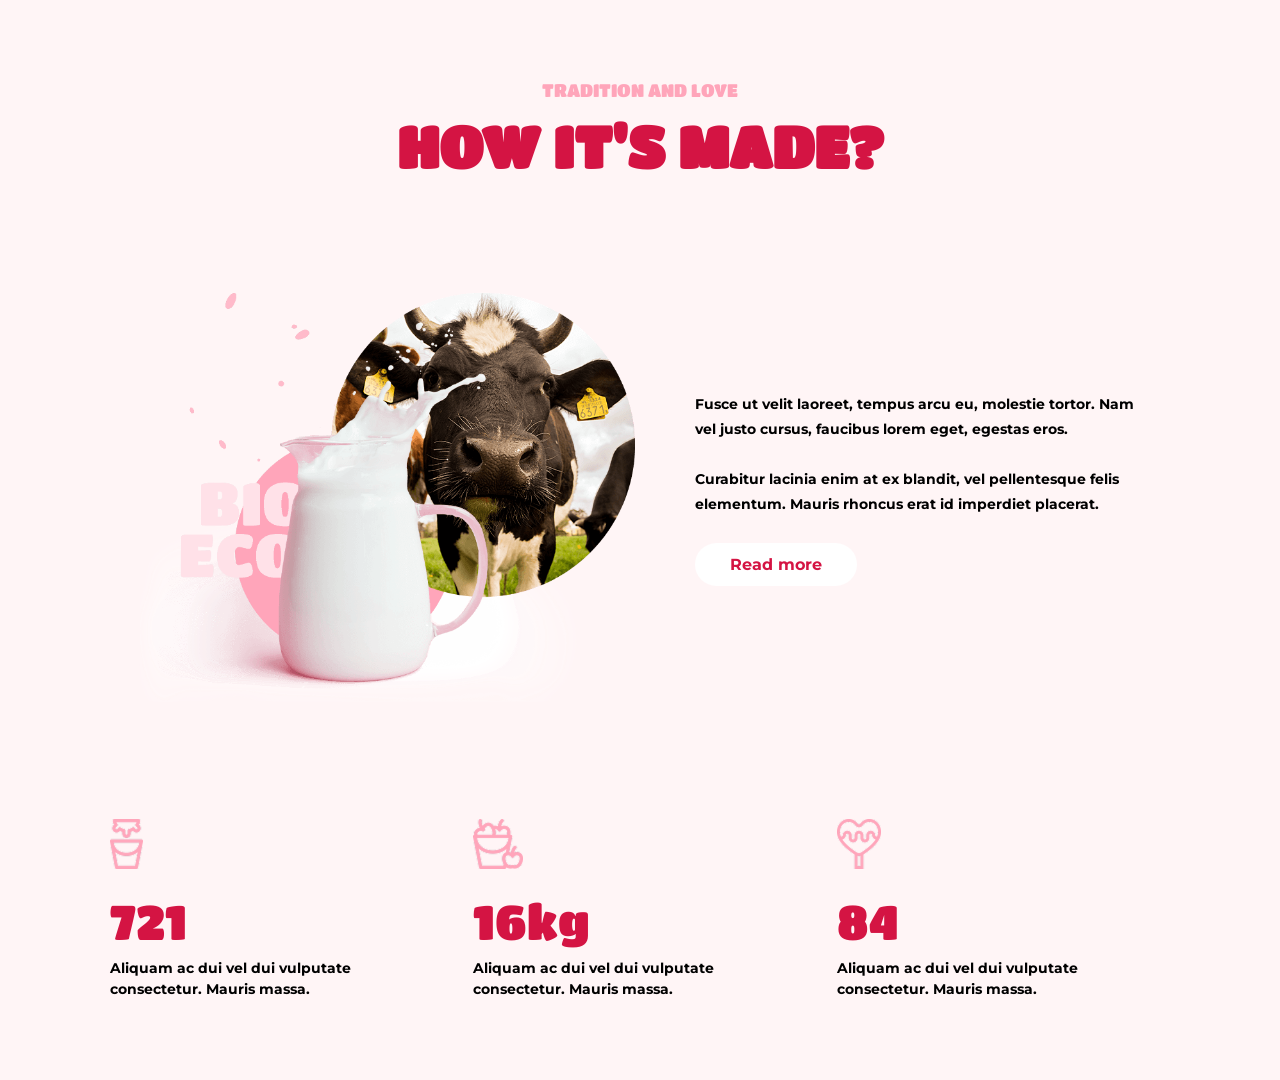
==== persons/matvi/matviy.html @ dd85ba13 "Add files via upload" ====
<!DOCTYPE html>
<html lang="ru">
<head>
  <meta charset="UTF-8">
  <meta name="viewport" content="width=device-width, initial-scale=1.0">
  <title>How It's Made</title>
  <link rel="stylesheet" href="matviy.css">
</head>
<body>

  <section class="hm">
    <div class="container"> 
      <div class="hm__top">
        <span class="hm__pre">TRADITION AND LOVE</span>
        <h2 class="hm__ttl">HOW IT'S MADE?</h2>
      </div>

      <div class="hm__main">
        <div class="hm__visual">
          <img src="./images/center-composition.png" 
               srcset="./images/center-composition@2x.png 2x" 
               alt="Product" class="hm__img">
        </div>

        <div class="hm__info">
          <div class="hm__desc">
            <p class="hm__txt">Fusce ut velit laoreet, tempus arcu eu, molestie tortor. Nam vel justo cursus, faucibus lorem eget, egestas eros.</p>
            <p class="hm__txt">Curabitur lacinia enim at ex blandit, vel pellentesque felis elementum. Mauris rhoncus erat id imperdiet placerat.</p>
          </div>
          <a href="#" class="hm__btn">Read more</a>
        </div>
      </div>

      <div class="hm__stats">
        <div class="hm__item">
          <img src="./images/icon1.png" srcset="./images/icon1@2x.png 2x" alt="" class="hm__icon">
          <span class="hm__val">721</span>
          <p class="hm__stat-txt">Aliquam ac dui vel dui vulputate consectetur. Mauris massa.</p>
        </div>
        <div class="hm__item">
          <img src="./images/icon2.png" srcset="./images/icon2@2x.png 2x" alt="" class="hm__icon">
          <span class="hm__val">16kg</span>
          <p class="hm__stat-txt">Aliquam ac dui vel dui vulputate consectetur. Mauris massa.</p>
        </div>
        <div class="hm__item">
          <img src="./images/icon3.png" srcset="./images/icon3@2x.png 2x" alt="" class="hm__icon">
          <span class="hm__val">84</span>
          <p class="hm__stat-txt">Aliquam ac dui vel dui vulputate consectetur. Mauris massa.</p>
        </div>
      </div>
    </div>
  </section>

</body>
</html>
---- persons/matvi/matviy.css ----
@import url('https://fonts.googleapis.com/css2?family=Montserrat:wght@400;700&family=Titan+One&display=swap');

* {
  margin: 0;
  padding: 0;
  box-sizing: border-box;
}

:root {
  --color-white: #ffffff;
  --color-black: #000000;
  --color-comment-bg: #fafafa;
  --color-gray: #fff5f6;
  --color-btn-hover-bg: #ecebeb;
  --color-color-lines: #e1e1e1;
  --color-dots: #d9d9d9;
  --color-text-second: #907e82;
  --color-text-primary: #000000;
  --color-primary: #d41443;
  --color-primary-hover: #d41342;
  --color-primary-accent: #c7133e;
  --color-secondary-title-color: #ffa5ba;
  --color-bg-color: #ffb8ca;
  --color-location-time-text: #fea5bb;
  --color-cafe: #f0d1a5;
  --color-food-truck: #c2e297;
}

.hm {
  background: var(--color-gray);
  padding: 80px 0;
  font-family: 'Montserrat', sans-serif;
  width: 100%;
}

.container {
  max-width: 1100px;
  margin: 0 auto;
  padding: 0 20px;
}

.hm__top {
  text-align: center;
  margin-bottom: 60px;
}

.hm__pre {
  color: var(--color-secondary-title-color);
  font-family: 'Titan One', cursive;
  font-size: 18px;
  display: block;
  margin-bottom: 15px;
}

.hm__ttl {
  color: var(--color-primary);
  font-family: 'Titan One', cursive;
  font-size: clamp(32px, 5vw, 58px);
  text-transform: uppercase;
  line-height: 1.1;
}

.hm__main {
  display: flex;
  align-items: center;
  justify-content: center;
  gap: 60px;
  margin-bottom: 80px;
}

.hm__visual {
  flex: 0 1 500px;
}

.hm__info {
  flex: 0 1 450px;
}

.hm__img {
  width: 100%;
  height: auto;
  display: block;
}

.hm__txt {
  color: var(--color-text-primary);
  font-size: 14px;
  line-height: 1.8;
  margin-bottom: 25px;
  font-weight: 700;
}

.hm__btn {
  display: inline-block;
  background: var(--color-white);
  color: var(--color-primary);
  padding: 12px 35px;
  border-radius: 25px;
  text-decoration: none;
  font-weight: 700;
  transition: 0.3s;
}

.hm__btn:hover {
  background: var(--color-primary-hover);
  color: var(--color-white);
}

.hm__stats {
  display: flex;
  justify-content: space-between;
  gap: 30px;
}

.hm__item {
  flex: 1;
}

.hm__icon {
  height: 50px;
  margin-bottom: 20px;
}

.hm__val {
  display: block;
  font-family: 'Titan One', cursive;
  font-size: 48px;
  color: var(--color-primary);
  margin-bottom: 10px;
}

.hm__stat-txt {
  font-size: 14px;
  line-height: 1.5;
  color: var(--color-text-primary);
  font-weight: 700;
}

@media (max-width: 1024px) {
  .container { max-width: 900px; }
  .hm__main { gap: 30px; }
  .hm__val { font-size: 40px; }
}

@media (max-width: 768px) {
  .hm { padding: 60px 0; }
  .hm__main { 
    flex-direction: column; 
    text-align: center; 
    margin-bottom: 60px;
  }
  .hm__visual { max-width: 400px; }
  .hm__stats {
    flex-direction: column;
    align-items: center;
    gap: 40px;
  }
  .hm__item { 
    text-align: center;
    max-width: 320px;
  }
}

@media (max-width: 480px) {
  .hm__ttl { font-size: 28px; }
  .hm__val { font-size: 34px; }
  .hm__btn { width: 100%; text-align: center; }
}
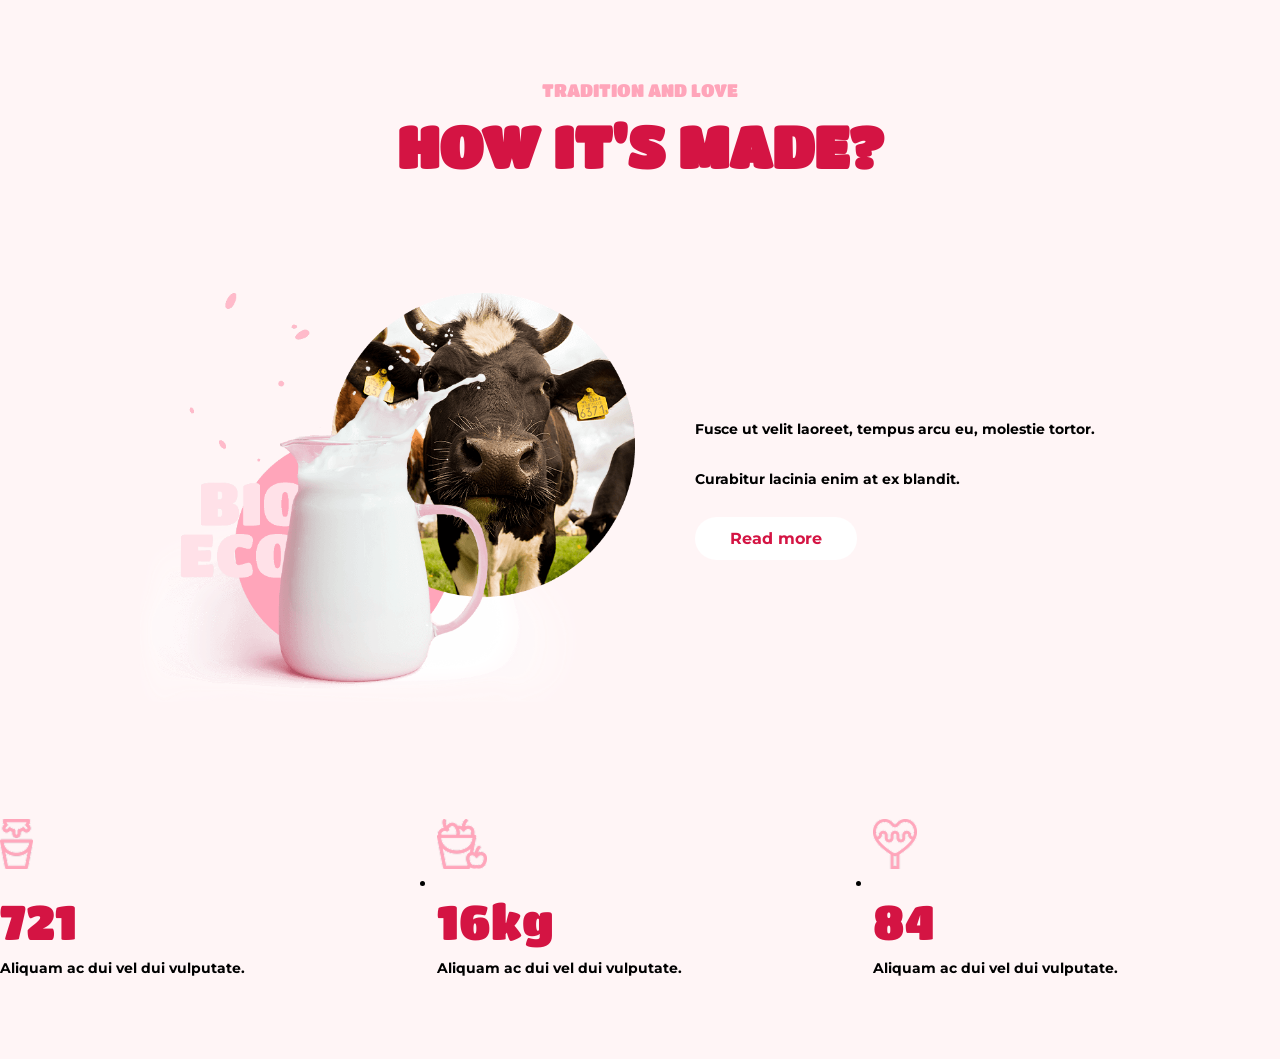
==== commit 0561ba25: "Update matviy.html" ====
--- a/persons/matvi/matviy.html
+++ b/persons/matvi/matviy.html
@@ -8,48 +8,52 @@
 </head>
 <body>
 
-  <section class="hm">
-    <div class="container"> 
-      <div class="hm__top">
-        <span class="hm__pre">TRADITION AND LOVE</span>
-        <h2 class="hm__ttl">HOW IT'S MADE?</h2>
+<section class="hm">
+  
+  <div class="hm__top">
+    <span class="hm__pre">TRADITION AND LOVE</span>
+    <h2 class="hm__ttl">HOW IT'S MADE?</h2>
+  </div>
+
+  <section class="hm__main">
+
+    <figure class="hm__visual">
+      <img src="./images/center-composition.png" 
+           srcset="./images/center-composition@2x.png 2x" 
+           alt="Product" class="hm__img">
+    </figure>
+
+    <section class="hm__info">
+      <div class="hm__desc">
+        <p class="hm__txt">Fusce ut velit laoreet, tempus arcu eu, molestie tortor.</p>
+        <p class="hm__txt">Curabitur lacinia enim at ex blandit.</p>
       </div>
+      <a href="#" class="hm__btn">Read more</a>
+    </section>
 
-      <div class="hm__main">
-        <div class="hm__visual">
-          <img src="./images/center-composition.png" 
-               srcset="./images/center-composition@2x.png 2x" 
-               alt="Product" class="hm__img">
-        </div>
+  </section>
 
-        <div class="hm__info">
-          <div class="hm__desc">
-            <p class="hm__txt">Fusce ut velit laoreet, tempus arcu eu, molestie tortor. Nam vel justo cursus, faucibus lorem eget, egestas eros.</p>
-            <p class="hm__txt">Curabitur lacinia enim at ex blandit, vel pellentesque felis elementum. Mauris rhoncus erat id imperdiet placerat.</p>
-          </div>
-          <a href="#" class="hm__btn">Read more</a>
-        </div>
-      </div>
+  <ul class="hm__stats">
+    <li class="hm__item">
+      <img src="./images/icon1.png" srcset="./images/icon1@2x.png 2x" alt="" class="hm__icon">
+      <span class="hm__val">721</span>
+      <p class="hm__stat-txt">Aliquam ac dui vel dui vulputate.</p>
+    </li>
 
-      <div class="hm__stats">
-        <div class="hm__item">
-          <img src="./images/icon1.png" srcset="./images/icon1@2x.png 2x" alt="" class="hm__icon">
-          <span class="hm__val">721</span>
-          <p class="hm__stat-txt">Aliquam ac dui vel dui vulputate consectetur. Mauris massa.</p>
-        </div>
-        <div class="hm__item">
-          <img src="./images/icon2.png" srcset="./images/icon2@2x.png 2x" alt="" class="hm__icon">
-          <span class="hm__val">16kg</span>
-          <p class="hm__stat-txt">Aliquam ac dui vel dui vulputate consectetur. Mauris massa.</p>
-        </div>
-        <div class="hm__item">
-          <img src="./images/icon3.png" srcset="./images/icon3@2x.png 2x" alt="" class="hm__icon">
-          <span class="hm__val">84</span>
-          <p class="hm__stat-txt">Aliquam ac dui vel dui vulputate consectetur. Mauris massa.</p>
-        </div>
-      </div>
-    </div>
-  </section>
+    <li class="hm__item">
+      <img src="./images/icon2.png" srcset="./images/icon2@2x.png 2x" alt="" class="hm__icon">
+      <span class="hm__val">16kg</span>
+      <p class="hm__stat-txt">Aliquam ac dui vel dui vulputate.</p>
+    </li>
+
+    <li class="hm__item">
+      <img src="./images/icon3.png" srcset="./images/icon3@2x.png 2x" alt="" class="hm__icon">
+      <span class="hm__val">84</span>
+      <p class="hm__stat-txt">Aliquam ac dui vel dui vulputate.</p>
+    </li>
+  </ul>
+
+</section>
 
 </body>
 </html>
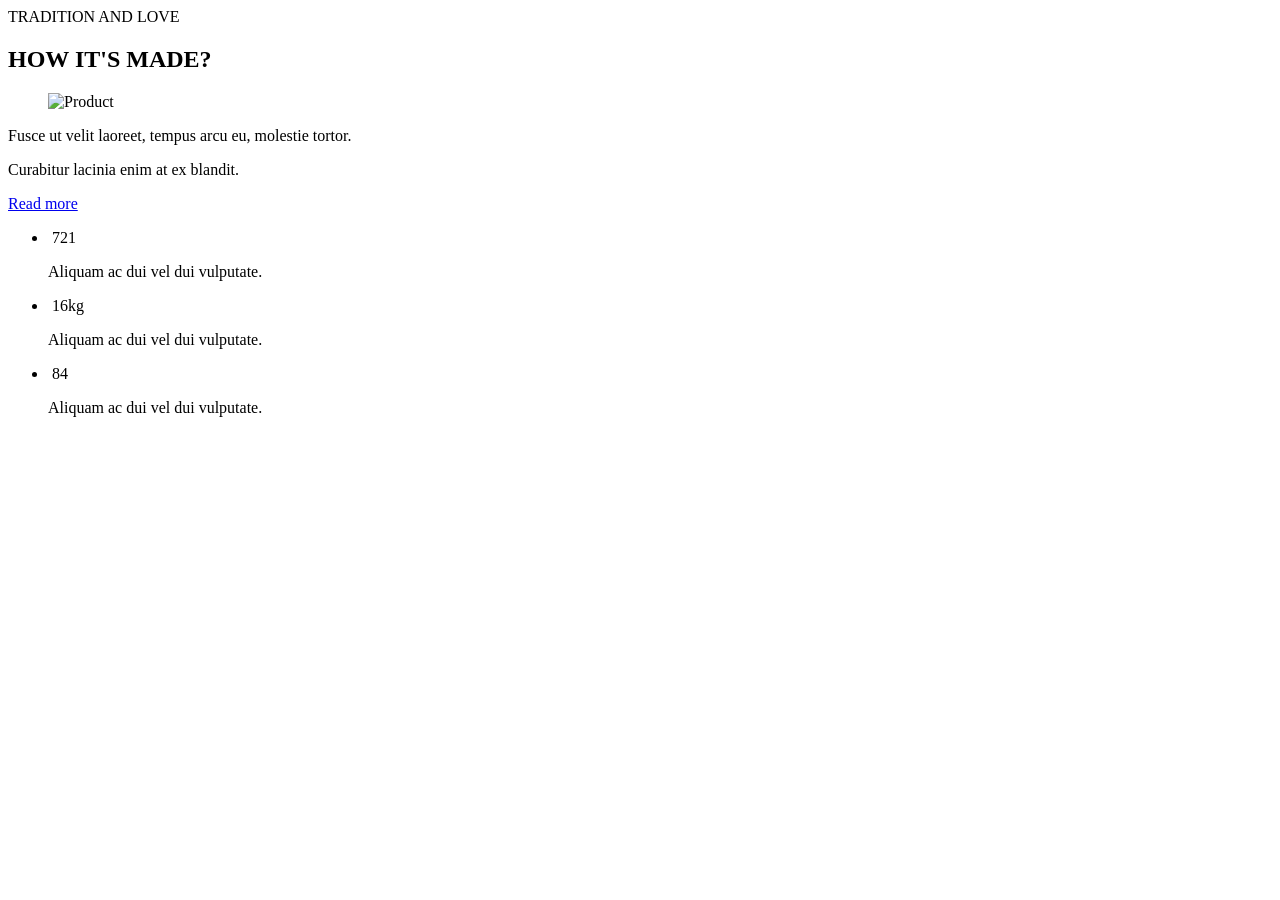
==== commit b7f41516: "Update matviy.html" ====
--- a/persons/matvi/matviy.html
+++ b/persons/matvi/matviy.html
@@ -9,50 +9,56 @@
 <body>
 
 <section class="hm">
-  
-  <div class="hm__top">
-    <span class="hm__pre">TRADITION AND LOVE</span>
-    <h2 class="hm__ttl">HOW IT'S MADE?</h2>
+  <div class="container">
+
+    <div class="hm__top">
+      <span class="hm__pre">TRADITION AND LOVE</span>
+      <h2 class="hm__ttl">HOW IT'S MADE?</h2>
+    </div>
+
+    <div class="hm__main">
+
+      <figure class="hm__visual">
+        <img src="./images/center-composition.png" 
+             srcset="./images/center-composition@2x.png 2x" 
+             alt="Product" class="hm__img">
+      </figure>
+
+      <div class="hm__info">
+        <div class="hm__desc">
+          <p class="hm__txt">
+            Fusce ut velit laoreet, tempus arcu eu, molestie tortor.
+          </p>
+          <p class="hm__txt">
+            Curabitur lacinia enim at ex blandit.
+          </p>
+        </div>
+        <a href="#" class="hm__btn">Read more</a>
+      </div>
+
+    </div>
+
+    <ul class="hm__stats">
+      <li class="hm__item">
+        <img src="./images/icon1.png" srcset="./images/icon1@2x.png 2x" alt="" class="hm__icon">
+        <span class="hm__val">721</span>
+        <p class="hm__stat-txt">Aliquam ac dui vel dui vulputate.</p>
+      </li>
+
+      <li class="hm__item">
+        <img src="./images/icon2.png" srcset="./images/icon2@2x.png 2x" alt="" class="hm__icon">
+        <span class="hm__val">16kg</span>
+        <p class="hm__stat-txt">Aliquam ac dui vel dui vulputate.</p>
+      </li>
+
+      <li class="hm__item">
+        <img src="./images/icon3.png" srcset="./images/icon3@2x.png 2x" alt="" class="hm__icon">
+        <span class="hm__val">84</span>
+        <p class="hm__stat-txt">Aliquam ac dui vel dui vulputate.</p>
+      </li>
+    </ul>
+
   </div>
-
-  <section class="hm__main">
-
-    <figure class="hm__visual">
-      <img src="./images/center-composition.png" 
-           srcset="./images/center-composition@2x.png 2x" 
-           alt="Product" class="hm__img">
-    </figure>
-
-    <section class="hm__info">
-      <div class="hm__desc">
-        <p class="hm__txt">Fusce ut velit laoreet, tempus arcu eu, molestie tortor.</p>
-        <p class="hm__txt">Curabitur lacinia enim at ex blandit.</p>
-      </div>
-      <a href="#" class="hm__btn">Read more</a>
-    </section>
-
-  </section>
-
-  <ul class="hm__stats">
-    <li class="hm__item">
-      <img src="./images/icon1.png" srcset="./images/icon1@2x.png 2x" alt="" class="hm__icon">
-      <span class="hm__val">721</span>
-      <p class="hm__stat-txt">Aliquam ac dui vel dui vulputate.</p>
-    </li>
-
-    <li class="hm__item">
-      <img src="./images/icon2.png" srcset="./images/icon2@2x.png 2x" alt="" class="hm__icon">
-      <span class="hm__val">16kg</span>
-      <p class="hm__stat-txt">Aliquam ac dui vel dui vulputate.</p>
-    </li>
-
-    <li class="hm__item">
-      <img src="./images/icon3.png" srcset="./images/icon3@2x.png 2x" alt="" class="hm__icon">
-      <span class="hm__val">84</span>
-      <p class="hm__stat-txt">Aliquam ac dui vel dui vulputate.</p>
-    </li>
-  </ul>
-
 </section>
 
 </body>
